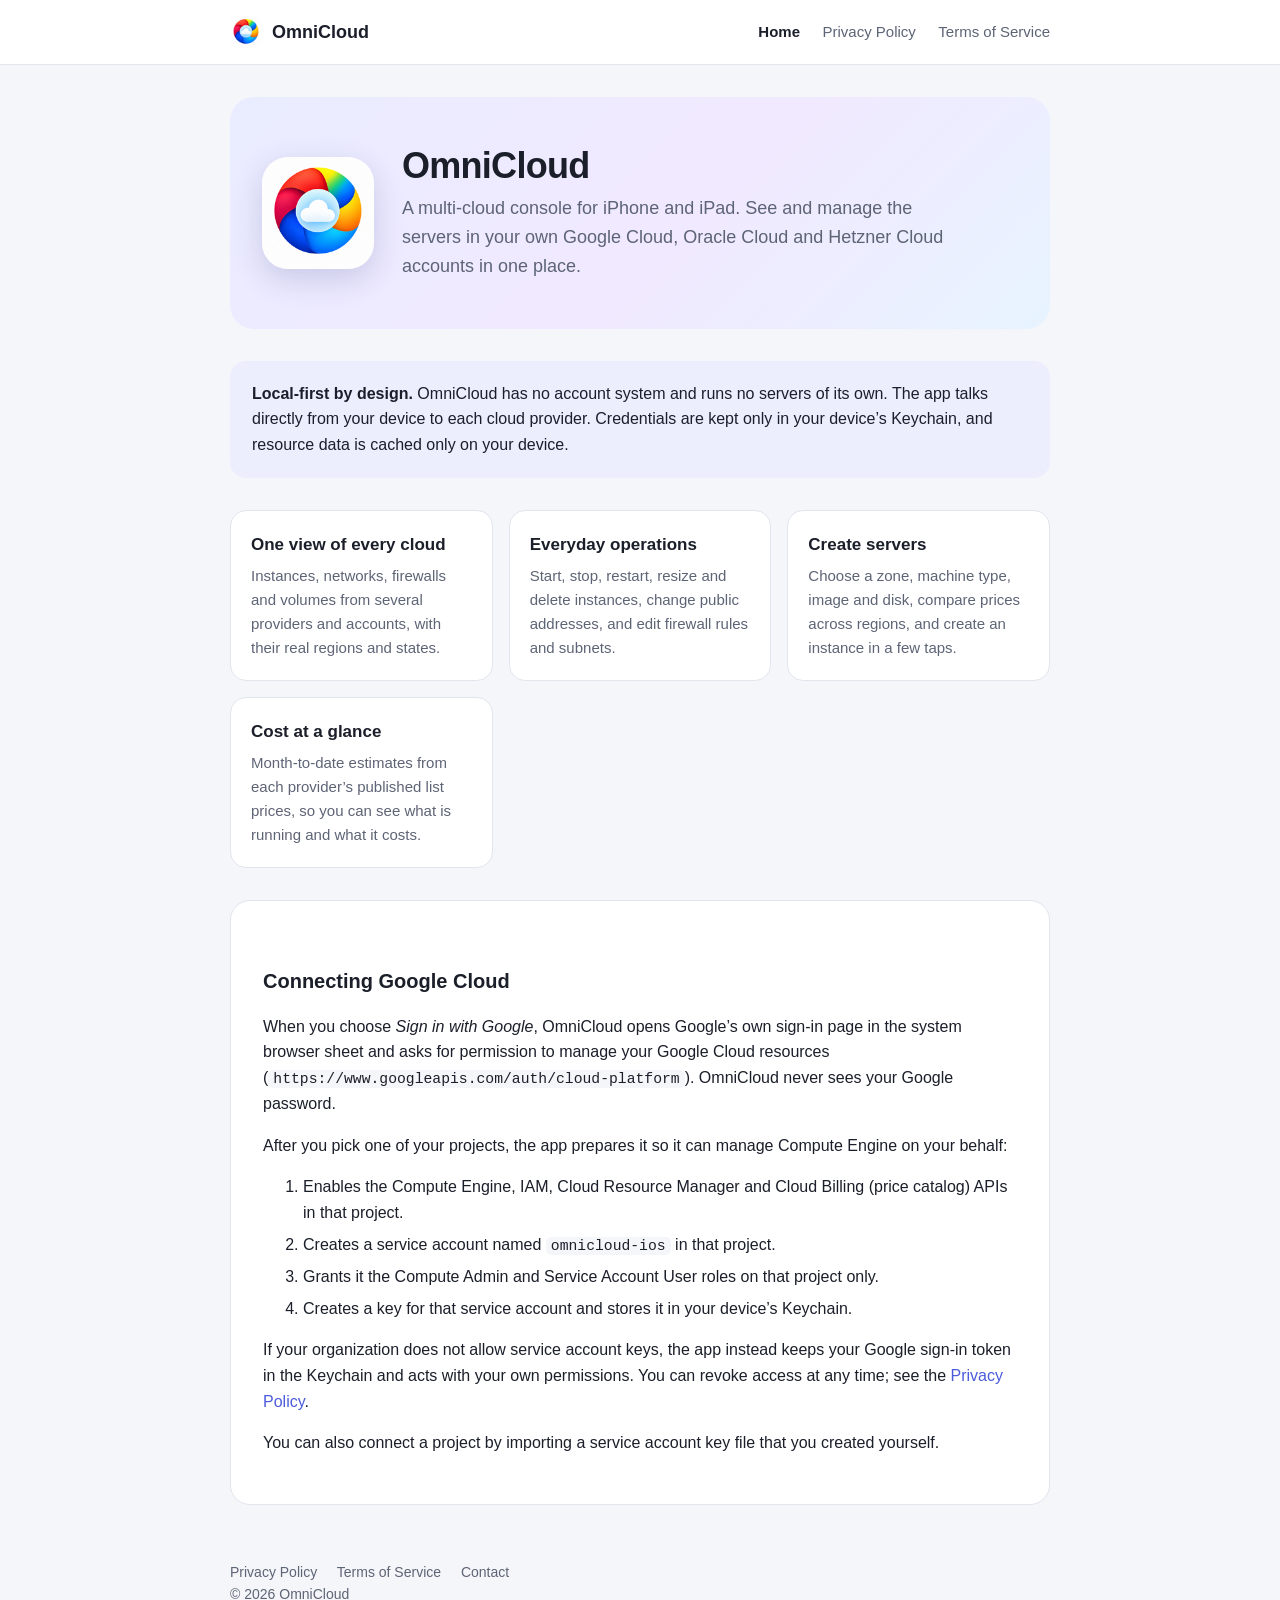
==== index.html @ 062dda42 "OmniCloud website: home, privacy policy and terms of service" ====
<!doctype html>
<html lang="en">
<head>
  <meta charset="utf-8">
  <meta name="viewport" content="width=device-width, initial-scale=1">
  <title>OmniCloud — Multi-cloud console for iPhone and iPad</title>
  <meta name="description" content="OmniCloud is an iPhone and iPad app for managing your own Google Cloud, Oracle Cloud and Hetzner Cloud servers. Your credentials and data stay on your device.">
  <link rel="icon" type="image/png" href="assets/favicon.png">
  <link rel="apple-touch-icon" href="assets/icon.png">
  <link rel="stylesheet" href="assets/style.css">
</head>
<body>
  <header class="site">
    <div class="wrap">
      <a class="brand" href="./"><img src="assets/icon.png" alt="">OmniCloud</a>
      <nav>
        <a href="./" aria-current="page">Home</a>
        <a href="privacy.html">Privacy Policy</a>
        <a href="terms.html">Terms of Service</a>
      </nav>
    </div>
  </header>

  <main class="wrap">
    <section class="hero">
      <img src="assets/icon.png" alt="OmniCloud app icon">
      <div>
        <h1>OmniCloud</h1>
        <p>A multi-cloud console for iPhone and iPad. See and manage the servers in your own Google Cloud, Oracle Cloud and Hetzner Cloud accounts in one place.</p>
      </div>
    </section>

    <div class="notice">
      <strong>Local-first by design.</strong> OmniCloud has no account system and runs no servers of its own.
      The app talks directly from your device to each cloud provider. Credentials are kept only in your
      device’s Keychain, and resource data is cached only on your device.
    </div>

    <div class="grid">
      <div class="card">
        <h3>One view of every cloud</h3>
        <p>Instances, networks, firewalls and volumes from several providers and accounts, with their real regions and states.</p>
      </div>
      <div class="card">
        <h3>Everyday operations</h3>
        <p>Start, stop, restart, resize and delete instances, change public addresses, and edit firewall rules and subnets.</p>
      </div>
      <div class="card">
        <h3>Create servers</h3>
        <p>Choose a zone, machine type, image and disk, compare prices across regions, and create an instance in a few taps.</p>
      </div>
      <div class="card">
        <h3>Cost at a glance</h3>
        <p>Month-to-date estimates from each provider’s published list prices, so you can see what is running and what it costs.</p>
      </div>
    </div>

    <article>
      <h2>Connecting Google Cloud</h2>
      <p>When you choose <em>Sign in with Google</em>, OmniCloud opens Google’s own sign-in page in the system browser
        sheet and asks for permission to manage your Google Cloud resources
        (<code>https://www.googleapis.com/auth/cloud-platform</code>). OmniCloud never sees your Google password.</p>
      <p>After you pick one of your projects, the app prepares it so it can manage Compute Engine on your behalf:</p>
      <ol>
        <li>Enables the Compute Engine, IAM, Cloud Resource Manager and Cloud Billing (price catalog) APIs in that project.</li>
        <li>Creates a service account named <code>omnicloud-ios</code> in that project.</li>
        <li>Grants it the Compute Admin and Service Account User roles on that project only.</li>
        <li>Creates a key for that service account and stores it in your device’s Keychain.</li>
      </ol>
      <p>If your organization does not allow service account keys, the app instead keeps your Google sign-in token in the
        Keychain and acts with your own permissions. You can revoke access at any time; see the
        <a href="privacy.html#revoke">Privacy Policy</a>.</p>
      <p>You can also connect a project by importing a service account key file that you created yourself.</p>
    </article>
  </main>

  <footer class="site">
    <div class="wrap">
      <a href="privacy.html">Privacy Policy</a>
      <a href="terms.html">Terms of Service</a>
      <a href="mailto:lovele.cn@gmail.com">Contact</a>
      <div>© 2026 OmniCloud</div>
    </div>
  </footer>
</body>
</html>
---- assets/style.css ----
:root {
  --canvas: #f5f6fa;
  --surface: #ffffff;
  --ink: #1b1f2a;
  --muted: #5d6475;
  --line: #e2e5ee;
  --accent: #4b5bdc;
  --accent-soft: #eceefd;
  --success: #1f8a5b;
  --hero: linear-gradient(135deg, #e9ecff 0%, #f1e9ff 55%, #e7f3ff 100%);
  color-scheme: light;
}

@media (prefers-color-scheme: dark) {
  :root {
    --canvas: #11131a;
    --surface: #1a1d27;
    --ink: #eef0f6;
    --muted: #a3a9b8;
    --line: #2b2f3c;
    --accent: #8e9bff;
    --accent-soft: #23284a;
    --success: #4cc38a;
    --hero: linear-gradient(135deg, #1d2140 0%, #261d3d 55%, #172437 100%);
    color-scheme: dark;
  }
}

* { box-sizing: border-box; }

body {
  margin: 0;
  background: var(--canvas);
  color: var(--ink);
  font: 16px/1.6 -apple-system, BlinkMacSystemFont, "Segoe UI", Roboto, "Helvetica Neue", Arial, sans-serif;
  -webkit-font-smoothing: antialiased;
}

a { color: var(--accent); text-decoration: none; }
a:hover { text-decoration: underline; }

.wrap { max-width: 860px; margin: 0 auto; padding: 0 20px; }

header.site {
  border-bottom: 1px solid var(--line);
  background: var(--surface);
}
header.site .wrap {
  display: flex; align-items: center; justify-content: space-between;
  min-height: 64px; gap: 16px; flex-wrap: wrap;
}
.brand { display: flex; align-items: center; gap: 10px; color: var(--ink); font-weight: 650; font-size: 18px; }
.brand:hover { text-decoration: none; }
.brand img { width: 32px; height: 32px; border-radius: 8px; }
nav a { margin-left: 18px; color: var(--muted); font-size: 15px; }
nav a:first-child { margin-left: 0; }
nav a[aria-current="page"] { color: var(--ink); font-weight: 600; }

.hero {
  background: var(--hero);
  border-radius: 24px;
  margin: 32px 0;
  padding: 48px 32px;
  display: flex; gap: 28px; align-items: center; flex-wrap: wrap;
}
.hero img { width: 112px; height: 112px; border-radius: 26px; box-shadow: 0 10px 30px rgba(40, 50, 120, 0.18); }
.hero h1 { margin: 0 0 8px; font-size: 36px; line-height: 1.15; letter-spacing: -0.02em; }
.hero p { margin: 0; color: var(--muted); font-size: 18px; max-width: 560px; }

.grid { display: grid; grid-template-columns: repeat(auto-fit, minmax(240px, 1fr)); gap: 16px; margin: 0 0 32px; }
.card {
  background: var(--surface);
  border: 1px solid var(--line);
  border-radius: 16px;
  padding: 20px;
}
.card h3 { margin: 0 0 6px; font-size: 17px; }
.card p { margin: 0; color: var(--muted); font-size: 15px; }

.notice {
  background: var(--accent-soft);
  border-radius: 16px;
  padding: 20px 22px;
  margin: 0 0 32px;
}
.notice strong { color: var(--ink); }

article { background: var(--surface); border: 1px solid var(--line); border-radius: 20px; padding: 32px; margin: 32px 0; }
article h1 { margin-top: 0; font-size: 30px; letter-spacing: -0.01em; }
article h2 { font-size: 20px; margin-top: 32px; }
article .meta { color: var(--muted); margin-top: -8px; }
article li { margin: 6px 0; }
table { border-collapse: collapse; width: 100%; margin: 12px 0; font-size: 15px; }
th, td { border: 1px solid var(--line); padding: 8px 10px; text-align: left; vertical-align: top; }
th { background: var(--canvas); }
code { font-family: ui-monospace, SFMono-Regular, Menlo, monospace; font-size: 0.92em; background: var(--canvas); padding: 1px 5px; border-radius: 5px; }

footer.site { color: var(--muted); font-size: 14px; padding: 24px 0 48px; }
footer.site a { color: var(--muted); margin-right: 16px; }

@media (max-width: 600px) {
  .hero { padding: 32px 22px; }
  .hero h1 { font-size: 28px; }
  article { padding: 22px; }
}
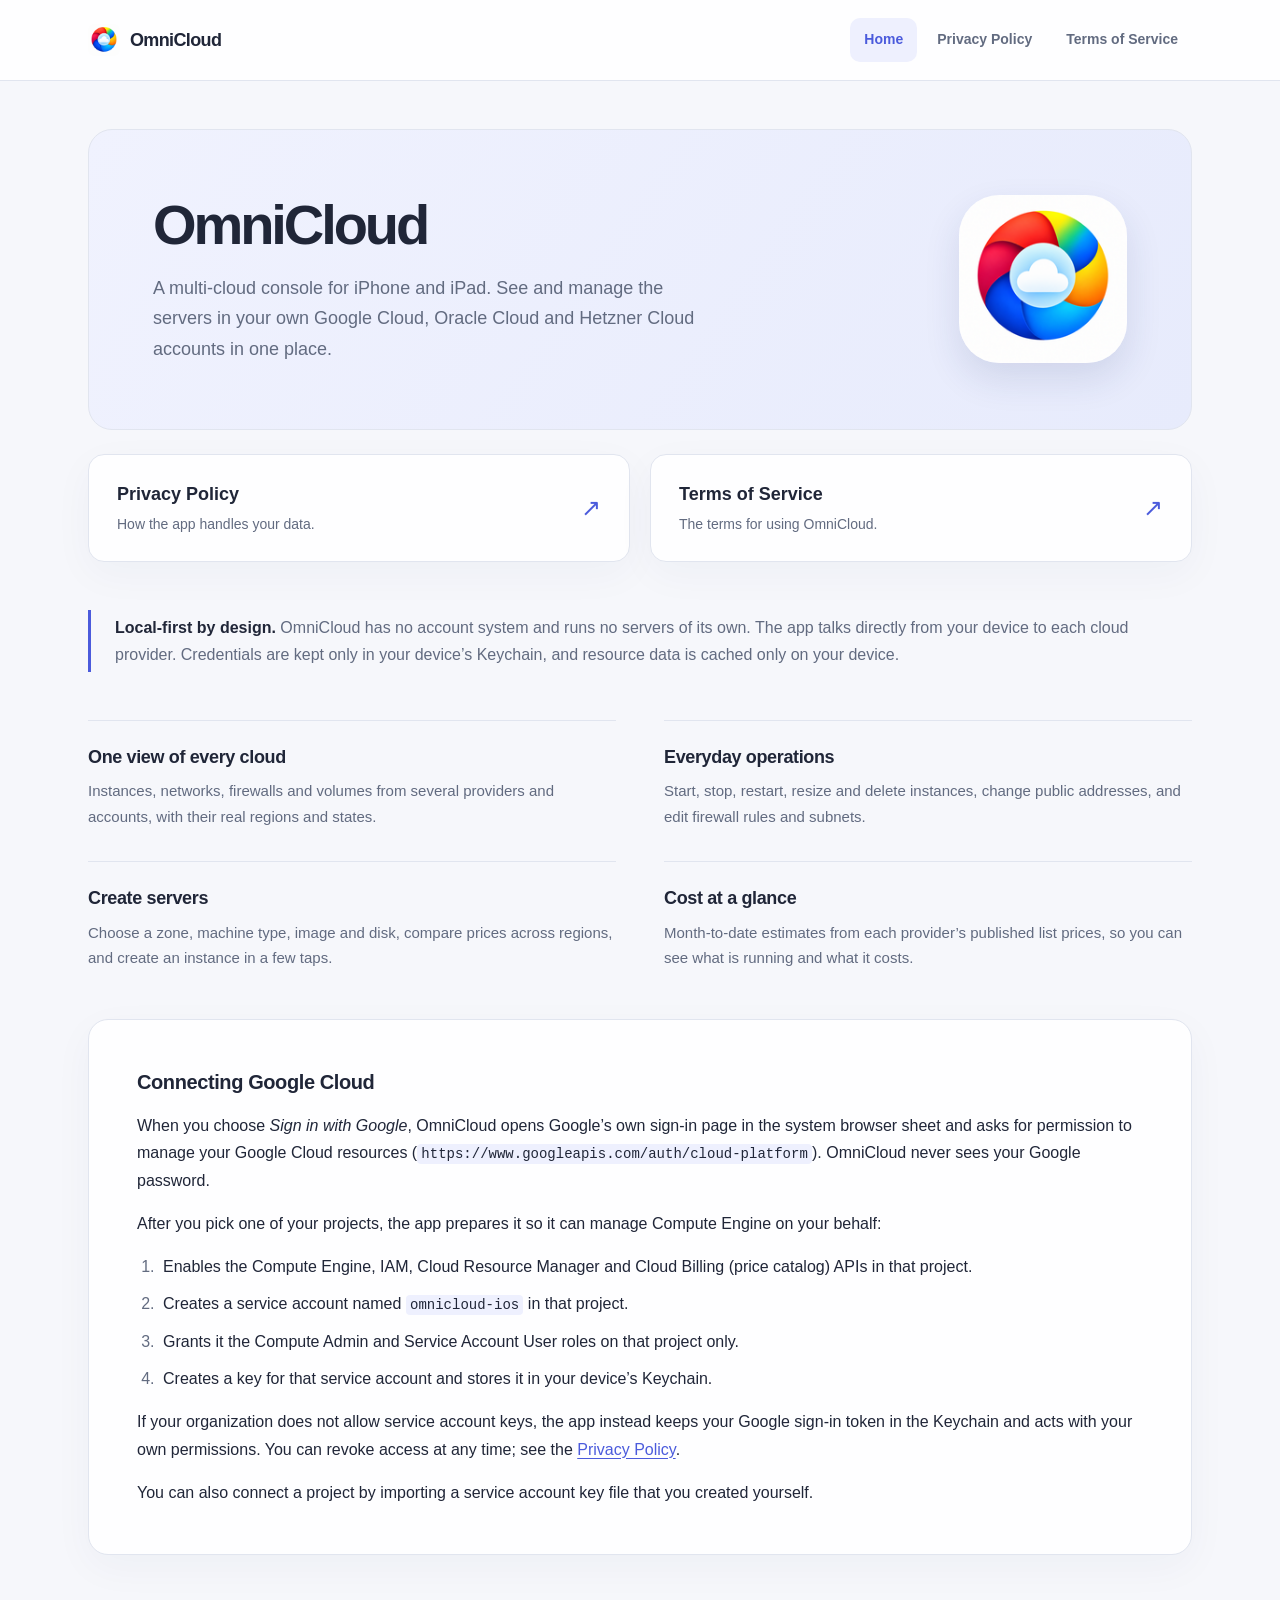
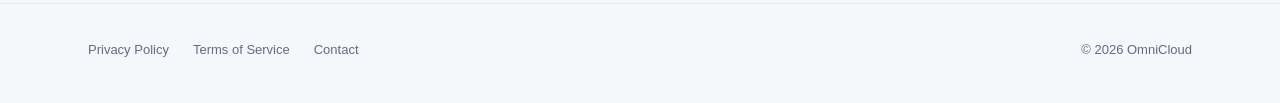
==== commit ee34dd1f: "Redesign responsive website and legal document navigation" ====
--- a/index.html
+++ b/index.html
@@ -2,18 +2,19 @@
 <html lang="en">
 <head>
   <meta charset="utf-8">
-  <meta name="viewport" content="width=device-width, initial-scale=1">
-  <title>OmniCloud — Multi-cloud console for iPhone and iPad</title>
+  <meta name="viewport" content="width=device-width, initial-scale=1, viewport-fit=cover">
+  <title>OmniCloud | Multi-cloud console for iPhone and iPad</title>
   <meta name="description" content="OmniCloud is an iPhone and iPad app for managing your own Google Cloud, Oracle Cloud and Hetzner Cloud servers. Your credentials and data stay on your device.">
   <link rel="icon" type="image/png" href="assets/favicon.png">
   <link rel="apple-touch-icon" href="assets/icon.png">
   <link rel="stylesheet" href="assets/style.css">
 </head>
 <body>
+  <a class="skip-link" href="#main-content">Skip to content</a>
   <header class="site">
     <div class="wrap">
-      <a class="brand" href="./"><img src="assets/icon.png" alt="">OmniCloud</a>
-      <nav>
+      <a class="brand" href="./"><img src="assets/icon.png" alt="" width="32" height="32">OmniCloud</a>
+      <nav aria-label="Main navigation">
         <a href="./" aria-current="page">Home</a>
         <a href="privacy.html">Privacy Policy</a>
         <a href="terms.html">Terms of Service</a>
@@ -21,14 +22,25 @@
     </div>
   </header>
 
-  <main class="wrap">
-    <section class="hero">
-      <img src="assets/icon.png" alt="OmniCloud app icon">
-      <div>
-        <h1>OmniCloud</h1>
+  <main class="wrap" id="main-content" tabindex="-1">
+    <section class="hero" aria-labelledby="page-title">
+      <img src="assets/icon.png" alt="" width="168" height="168">
+      <div class="hero-copy">
+        <h1 id="page-title">OmniCloud</h1>
         <p>A multi-cloud console for iPhone and iPad. See and manage the servers in your own Google Cloud, Oracle Cloud and Hetzner Cloud accounts in one place.</p>
       </div>
     </section>
+
+    <nav class="legal-links" aria-label="Legal information">
+      <a class="legal-link" href="privacy.html">
+        <span><strong>Privacy Policy</strong><small>How the app handles your data.</small></span>
+        <span class="link-arrow" aria-hidden="true">↗</span>
+      </a>
+      <a class="legal-link" href="terms.html">
+        <span><strong>Terms of Service</strong><small>The terms for using OmniCloud.</small></span>
+        <span class="link-arrow" aria-hidden="true">↗</span>
+      </a>
+    </nav>
 
     <div class="notice">
       <strong>Local-first by design.</strong> OmniCloud has no account system and runs no servers of its own.
@@ -38,24 +50,24 @@
 
     <div class="grid">
       <div class="card">
-        <h3>One view of every cloud</h3>
+        <h2>One view of every cloud</h2>
         <p>Instances, networks, firewalls and volumes from several providers and accounts, with their real regions and states.</p>
       </div>
       <div class="card">
-        <h3>Everyday operations</h3>
+        <h2>Everyday operations</h2>
         <p>Start, stop, restart, resize and delete instances, change public addresses, and edit firewall rules and subnets.</p>
       </div>
       <div class="card">
-        <h3>Create servers</h3>
+        <h2>Create servers</h2>
         <p>Choose a zone, machine type, image and disk, compare prices across regions, and create an instance in a few taps.</p>
       </div>
       <div class="card">
-        <h3>Cost at a glance</h3>
+        <h2>Cost at a glance</h2>
         <p>Month-to-date estimates from each provider’s published list prices, so you can see what is running and what it costs.</p>
       </div>
     </div>
 
-    <article>
+    <article class="home-document">
       <h2>Connecting Google Cloud</h2>
       <p>When you choose <em>Sign in with Google</em>, OmniCloud opens Google’s own sign-in page in the system browser
         sheet and asks for permission to manage your Google Cloud resources
@@ -76,10 +88,12 @@
 
   <footer class="site">
     <div class="wrap">
-      <a href="privacy.html">Privacy Policy</a>
-      <a href="terms.html">Terms of Service</a>
-      <a href="mailto:lovele.cn@gmail.com">Contact</a>
-      <div>© 2026 OmniCloud</div>
+      <div class="footer-links">
+        <a href="privacy.html">Privacy Policy</a>
+        <a href="terms.html">Terms of Service</a>
+        <a href="mailto:lovele.cn@gmail.com">Contact</a>
+      </div>
+      <p class="copyright">© 2026 OmniCloud</p>
     </div>
   </footer>
 </body>
--- a/assets/style.css
+++ b/assets/style.css
@@ -1,105 +1,190 @@
+/* Shared palette and spacing for the public site and in-app legal pages. */
 :root {
-  --canvas: #f5f6fa;
-  --surface: #ffffff;
-  --ink: #1b1f2a;
-  --muted: #5d6475;
-  --line: #e2e5ee;
+  color-scheme: light;
+  --canvas: #f6f7fb;
+  --surface: #fefeff;
+  --ink: #202638;
+  --muted: #626b80;
+  --line: #e1e5ef;
   --accent: #4b5bdc;
-  --accent-soft: #eceefd;
-  --success: #1f8a5b;
-  --hero: linear-gradient(135deg, #e9ecff 0%, #f1e9ff 55%, #e7f3ff 100%);
-  color-scheme: light;
+  --accent-soft: #eef0fe;
+  --hero: linear-gradient(125deg, #f0f2fe, #e7ebfc);
+  --shadow: 0 12px 40px rgb(35 49 104 / 4%);
+  --page-gutter: clamp(1rem, 4vw, 3rem);
+  /* Layers: skip link 2, document sidebar 1; other content stays in flow. */
+  font-family: -apple-system, BlinkMacSystemFont, "Segoe UI", Roboto, "Helvetica Neue", Arial, sans-serif;
 }
-
 @media (prefers-color-scheme: dark) {
   :root {
-    --canvas: #11131a;
-    --surface: #1a1d27;
-    --ink: #eef0f6;
-    --muted: #a3a9b8;
-    --line: #2b2f3c;
-    --accent: #8e9bff;
-    --accent-soft: #23284a;
-    --success: #4cc38a;
-    --hero: linear-gradient(135deg, #1d2140 0%, #261d3d 55%, #172437 100%);
     color-scheme: dark;
+    --canvas: #11151f;
+    --surface: #191f2c;
+    --ink: #edf0fa;
+    --muted: #acb5ca;
+    --line: #30394d;
+    --accent: #a4b0ff;
+    --accent-soft: #252e50;
+    --hero: linear-gradient(125deg, #202a45, #242e50);
+    --shadow: none;
   }
 }
-
 * { box-sizing: border-box; }
-
+html { scroll-padding-top: 1.5rem; }
 body {
   margin: 0;
   background: var(--canvas);
   color: var(--ink);
-  font: 16px/1.6 -apple-system, BlinkMacSystemFont, "Segoe UI", Roboto, "Helvetica Neue", Arial, sans-serif;
+  font-size: 1rem;
+  line-height: 1.7;
   -webkit-font-smoothing: antialiased;
+  overflow-wrap: anywhere;
 }
-
-a { color: var(--accent); text-decoration: none; }
-a:hover { text-decoration: underline; }
-
-.wrap { max-width: 860px; margin: 0 auto; padding: 0 20px; }
-
-header.site {
-  border-bottom: 1px solid var(--line);
-  background: var(--surface);
+img { max-width: 100%; height: auto; }
+a { color: var(--accent); text-underline-offset: .2em; }
+a:hover { text-decoration-thickness: 2px; }
+a, summary { -webkit-tap-highlight-color: transparent; }
+:focus-visible { outline: 3px solid var(--accent); outline-offset: 4px; border-radius: 4px; }
+main:focus { outline: none; }
+::selection { background: var(--accent-soft); color: var(--ink); }
+.wrap {
+  width: 100%;
+  max-width: 1200px;
+  margin-inline: auto;
+  padding-left: max(var(--page-gutter), env(safe-area-inset-left));
+  padding-right: max(var(--page-gutter), env(safe-area-inset-right));
 }
+.sr-only { position: absolute; width: 1px; height: 1px; padding: 0; margin: -1px; overflow: hidden; clip-path: inset(50%); white-space: nowrap; border: 0; }
+.skip-link { position: fixed; left: 1rem; top: 1rem; z-index: 2; padding: .75rem 1rem; background: var(--surface); border: 1px solid var(--accent); border-radius: 8px; transform: translateY(-200%); }
+.skip-link:focus { transform: none; }
+header.site { background: var(--surface); border-bottom: 1px solid var(--line); }
 header.site .wrap {
-  display: flex; align-items: center; justify-content: space-between;
-  min-height: 64px; gap: 16px; flex-wrap: wrap;
+  display: flex;
+  align-items: center;
+  justify-content: space-between;
+  min-height: 80px;
+  gap: 1.5rem;
+  padding-top: max(.75rem, env(safe-area-inset-top));
+  padding-bottom: .75rem;
 }
-.brand { display: flex; align-items: center; gap: 10px; color: var(--ink); font-weight: 650; font-size: 18px; }
-.brand:hover { text-decoration: none; }
+.brand { display: inline-flex; align-items: center; flex-shrink: 0; gap: .625rem; color: var(--ink); font-size: 1.125rem; font-weight: 700; letter-spacing: -.035em; text-decoration: none; min-height: 44px; }
 .brand img { width: 32px; height: 32px; border-radius: 8px; }
-nav a { margin-left: 18px; color: var(--muted); font-size: 15px; }
-nav a:first-child { margin-left: 0; }
-nav a[aria-current="page"] { color: var(--ink); font-weight: 600; }
-
+header.site nav { display: flex; gap: .375rem; align-items: center; }
+header.site nav a { display: flex; align-items: center; justify-content: center; min-height: 44px; padding: .625rem .875rem; border-radius: 10px; color: var(--muted); font-size: .875rem; font-weight: 550; text-decoration: none; text-align: center; }
+header.site nav a[aria-current="page"] { color: var(--accent); background: var(--accent-soft); }
+header.site nav a:hover { color: var(--accent); background: var(--accent-soft); }
 .hero {
+  display: grid;
+  grid-template-columns: minmax(0, 1fr) auto;
+  align-items: center;
+  gap: clamp(2rem, 5vw, 5rem);
   background: var(--hero);
+  border: 1px solid var(--line);
   border-radius: 24px;
-  margin: 32px 0;
-  padding: 48px 32px;
-  display: flex; gap: 28px; align-items: center; flex-wrap: wrap;
+  padding: clamp(1.5rem, 5vw, 4rem);
+  margin-block: 3rem 1.5rem;
 }
-.hero img { width: 112px; height: 112px; border-radius: 26px; box-shadow: 0 10px 30px rgba(40, 50, 120, 0.18); }
-.hero h1 { margin: 0 0 8px; font-size: 36px; line-height: 1.15; letter-spacing: -0.02em; }
-.hero p { margin: 0; color: var(--muted); font-size: 18px; max-width: 560px; }
-
-.grid { display: grid; grid-template-columns: repeat(auto-fit, minmax(240px, 1fr)); gap: 16px; margin: 0 0 32px; }
-.card {
-  background: var(--surface);
-  border: 1px solid var(--line);
-  border-radius: 16px;
-  padding: 20px;
+.hero img { grid-column: 2; grid-row: 1; width: clamp(100px, 14vw, 168px); aspect-ratio: 1; border-radius: 24%; box-shadow: 0 16px 36px rgb(35 49 104 / 12%); }
+.hero-copy { grid-column: 1; grid-row: 1; }
+.hero h1 { margin: 0 0 1rem; font-size: clamp(2.25rem, 5vw, 3.5rem); line-height: 1.12; letter-spacing: -.055em; }
+.hero p { margin: 0; color: var(--muted); font-size: clamp(1rem, 1.5vw, 1.125rem); max-width: 57ch; }
+.legal-links { display: grid; grid-template-columns: repeat(2, minmax(0, 1fr)); gap: 1.25rem; margin-block: 0 3rem; }
+.legal-link { display: grid; grid-template-columns: minmax(0, 1fr) auto; align-items: center; gap: 1rem; padding: 1.5rem 1.75rem; border-radius: 16px; border: 1px solid var(--line); background: var(--surface); box-shadow: var(--shadow); text-decoration: none; }
+.legal-link strong { display: block; color: var(--ink); font-size: 1.125rem; font-weight: 650; }
+.legal-link small { display: block; color: var(--muted); font-size: .875rem; margin-top: .25rem; }
+.link-arrow { color: var(--accent); font-size: 1.5rem; line-height: 1; }
+.legal-link:hover { border-color: var(--accent); background: var(--accent-soft); }
+.notice { padding: .25rem 0 .25rem 1.5rem; border-left: 3px solid var(--accent); margin-block: 0 3rem; color: var(--muted); }
+.notice strong { color: var(--ink); }
+.grid { display: grid; grid-template-columns: repeat(2, minmax(0, 1fr)); column-gap: 3rem; row-gap: 2rem; margin-block: 0 3rem; }
+.card { border-top: 1px solid var(--line); padding-top: 1.5rem; }
+.card h2 { margin: 0 0 .5rem; font-size: 1.125rem; line-height: 1.4; letter-spacing: -.02em; }
+.card p { margin: 0; color: var(--muted); font-size: .9375rem; }
+article { min-width: 0; padding: clamp(1.25rem, 4vw, 3rem); background: var(--surface); border: 1px solid var(--line); border-radius: 20px; box-shadow: var(--shadow); }
+.home-document { margin-bottom: 3rem; }
+article h1 { margin: 0; font-size: clamp(2rem, 3.5vw, 2.75rem); letter-spacing: -.045em; line-height: 1.18; }
+article h2 { margin: 2.75rem 0 1rem; font-size: 1.25rem; line-height: 1.4; letter-spacing: -.02em; }
+article > h2:first-child { margin-top: 0; }
+article p { margin-block: 1rem; }
+article > :last-child { margin-bottom: 0; }
+article ul, article ol { padding-left: 1.375rem; }
+article li { padding-left: .25rem; margin-block: .625rem; }
+article li::marker { color: var(--muted); }
+article li > ul { margin-block: .75rem; }
+article [id] { scroll-margin-top: 1.5rem; }
+.document-header { padding-bottom: 1.75rem; margin-bottom: 1.75rem; border-bottom: 1px solid var(--line); }
+.document-header .meta { color: var(--muted); font-size: .875rem; margin: 1rem 0 0; }
+.legal-layout { display: grid; grid-template-columns: 220px minmax(0, 1fr); gap: 2.5rem; align-items: start; margin-block: 3rem 4rem; }
+.legal-sidebar { position: sticky; top: 1.5rem; min-width: 0; max-height: calc(100dvh - 3rem); overflow-y: auto; z-index: 1; }
+.toc { padding: .5rem 0; }
+.toc summary { cursor: pointer; color: var(--ink); font-size: .875rem; font-weight: 650; min-height: 44px; padding: .625rem .5rem; }
+.toc summary::marker { color: var(--muted); font-size: .75rem; }
+.toc nav { margin-top: .5rem; padding-left: .25rem; border-left: 1px solid var(--line); }
+.toc a { display: block; padding: .625rem .875rem; min-height: 44px; font-size: .8125rem; line-height: 1.5; color: var(--muted); text-decoration: none; border-radius: 8px; }
+.toc a:hover { background: var(--accent-soft); color: var(--accent); }
+.toc a[aria-current="location"] { background: var(--accent-soft); color: var(--accent); font-weight: 600; }
+.table-scroll { width: 100%; overflow-x: auto; border: 1px solid var(--line); border-radius: 12px; margin-block: 1.5rem; }
+table { border-collapse: collapse; width: 100%; min-width: 560px; font-size: .875rem; line-height: 1.65; }
+th, td { padding: 1rem; text-align: left; vertical-align: top; }
+th { background: var(--canvas); font-weight: 600; }
+th:first-child { width: 42%; }
+th:nth-child(2) { width: 26%; }
+td { border-top: 1px solid var(--line); }
+code { font-family: ui-monospace, SFMono-Regular, Menlo, monospace; font-size: .875em; background: var(--accent-soft); color: var(--ink); padding: .125em .3em; border-radius: 4px; overflow-wrap: anywhere; box-decoration-break: clone; -webkit-box-decoration-break: clone; }
+.table-hint { display: none; color: var(--muted); font-size: .8125rem; }
+footer.site { border-top: 1px solid var(--line); padding-top: 1.5rem; padding-bottom: max(2rem, env(safe-area-inset-bottom)); font-size: .8125rem; color: var(--muted); }
+footer.site .wrap { display: flex; align-items: center; justify-content: space-between; flex-wrap: wrap; gap: .5rem 2rem; }
+.footer-links { display: flex; align-items: center; flex-wrap: wrap; gap: .25rem 1.5rem; }
+.footer-links a { display: inline-flex; align-items: center; min-height: 44px; color: var(--muted); text-decoration: none; }
+.footer-links a:hover { color: var(--accent); text-decoration: underline; }
+.copyright { margin: 0; }
+@media (max-width: 1023px) {
+  .legal-layout { max-width: 880px; grid-template-columns: minmax(0, 1fr); gap: 1.25rem; margin-block: 2rem 3rem; }
+  .legal-sidebar { position: static; max-height: none; overflow: visible; }
+  .toc { background: var(--surface); border: 1px solid var(--line); border-radius: 12px; padding: .25rem 1rem; }
+  .toc summary { padding-inline: 0; }
+  .toc nav { margin: 0 0 .75rem; border: 0; padding: 0; }
+  .toc a { padding-inline: .5rem; }
 }
-.card h3 { margin: 0 0 6px; font-size: 17px; }
-.card p { margin: 0; color: var(--muted); font-size: 15px; }
-
-.notice {
-  background: var(--accent-soft);
-  border-radius: 16px;
-  padding: 20px 22px;
-  margin: 0 0 32px;
+@media (max-width: 767px) {
+  .table-hint { display: block; }
+  header.site .wrap { flex-direction: column; align-items: flex-start; gap: .5rem; padding-block: .75rem; }
+  header.site nav { width: 100%; display: grid; grid-template-columns: auto 1fr 1fr; gap: .25rem; }
+  header.site nav a { padding-inline: .5rem; font-size: .8125rem; }
+  .hero { margin-top: 1.5rem; gap: 1.5rem; }
+  .hero img { width: 88px; }
+  .legal-links { gap: 1rem; }
+  .legal-link { padding: 1.25rem; }
+  .grid { column-gap: 2rem; }
 }
-.notice strong { color: var(--ink); }
-
-article { background: var(--surface); border: 1px solid var(--line); border-radius: 20px; padding: 32px; margin: 32px 0; }
-article h1 { margin-top: 0; font-size: 30px; letter-spacing: -0.01em; }
-article h2 { font-size: 20px; margin-top: 32px; }
-article .meta { color: var(--muted); margin-top: -8px; }
-article li { margin: 6px 0; }
-table { border-collapse: collapse; width: 100%; margin: 12px 0; font-size: 15px; }
-th, td { border: 1px solid var(--line); padding: 8px 10px; text-align: left; vertical-align: top; }
-th { background: var(--canvas); }
-code { font-family: ui-monospace, SFMono-Regular, Menlo, monospace; font-size: 0.92em; background: var(--canvas); padding: 1px 5px; border-radius: 5px; }
-
-footer.site { color: var(--muted); font-size: 14px; padding: 24px 0 48px; }
-footer.site a { color: var(--muted); margin-right: 16px; }
-
-@media (max-width: 600px) {
-  .hero { padding: 32px 22px; }
-  .hero h1 { font-size: 28px; }
-  article { padding: 22px; }
+@media (max-width: 639px) {
+  .hero { grid-template-columns: minmax(0, 1fr); padding: 1.75rem 1.5rem; }
+  .hero img { grid-column: 1; grid-row: 1; width: 72px; border-radius: 18px; }
+  .hero-copy { grid-row: 2; }
+  .hero h1 { font-size: 2.25rem; }
+  .legal-links, .grid { grid-template-columns: minmax(0, 1fr); }
+  .legal-links, .grid, .notice { margin-bottom: 2rem; }
+  .legal-layout { margin-top: 1.25rem; gap: 1rem; }
+  article { border-radius: 16px; padding: 1.5rem 1.125rem; }
+  article h2 { margin-top: 2rem; font-size: 1.125rem; }
+  .document-header { margin-bottom: 1.5rem; padding-bottom: 1.5rem; }
+  .notice { padding-left: 1rem; }
+  footer.site .wrap { display: block; }
+  .footer-links { gap: 0 1rem; }
+  .copyright { margin-top: .5rem; }
 }
+@media (prefers-reduced-motion: no-preference) {
+  .legal-link, header.site nav a, .toc a { transition: background-color .16s ease, border-color .16s ease, color .16s ease; }
+}
+@media print {
+  :root { color-scheme: light; --canvas: white; --surface: white; --ink: black; --muted: #444; --line: #ccc; --accent: #222; --accent-soft: #f3f3f3; }
+  header.site, footer.site, .legal-sidebar, .skip-link, .table-hint { display: none; }
+  .wrap { max-width: none; padding: 0; }
+  .legal-layout { display: block; margin: 0; }
+  article { border: 0; box-shadow: none; padding: 0; }
+  article h2 { break-after: avoid; }
+  .table-scroll { overflow: visible; }
+  table { min-width: 0; }
+  tr { break-inside: avoid; }
+  a { color: inherit; }
+  .hero { background: none; }
+}
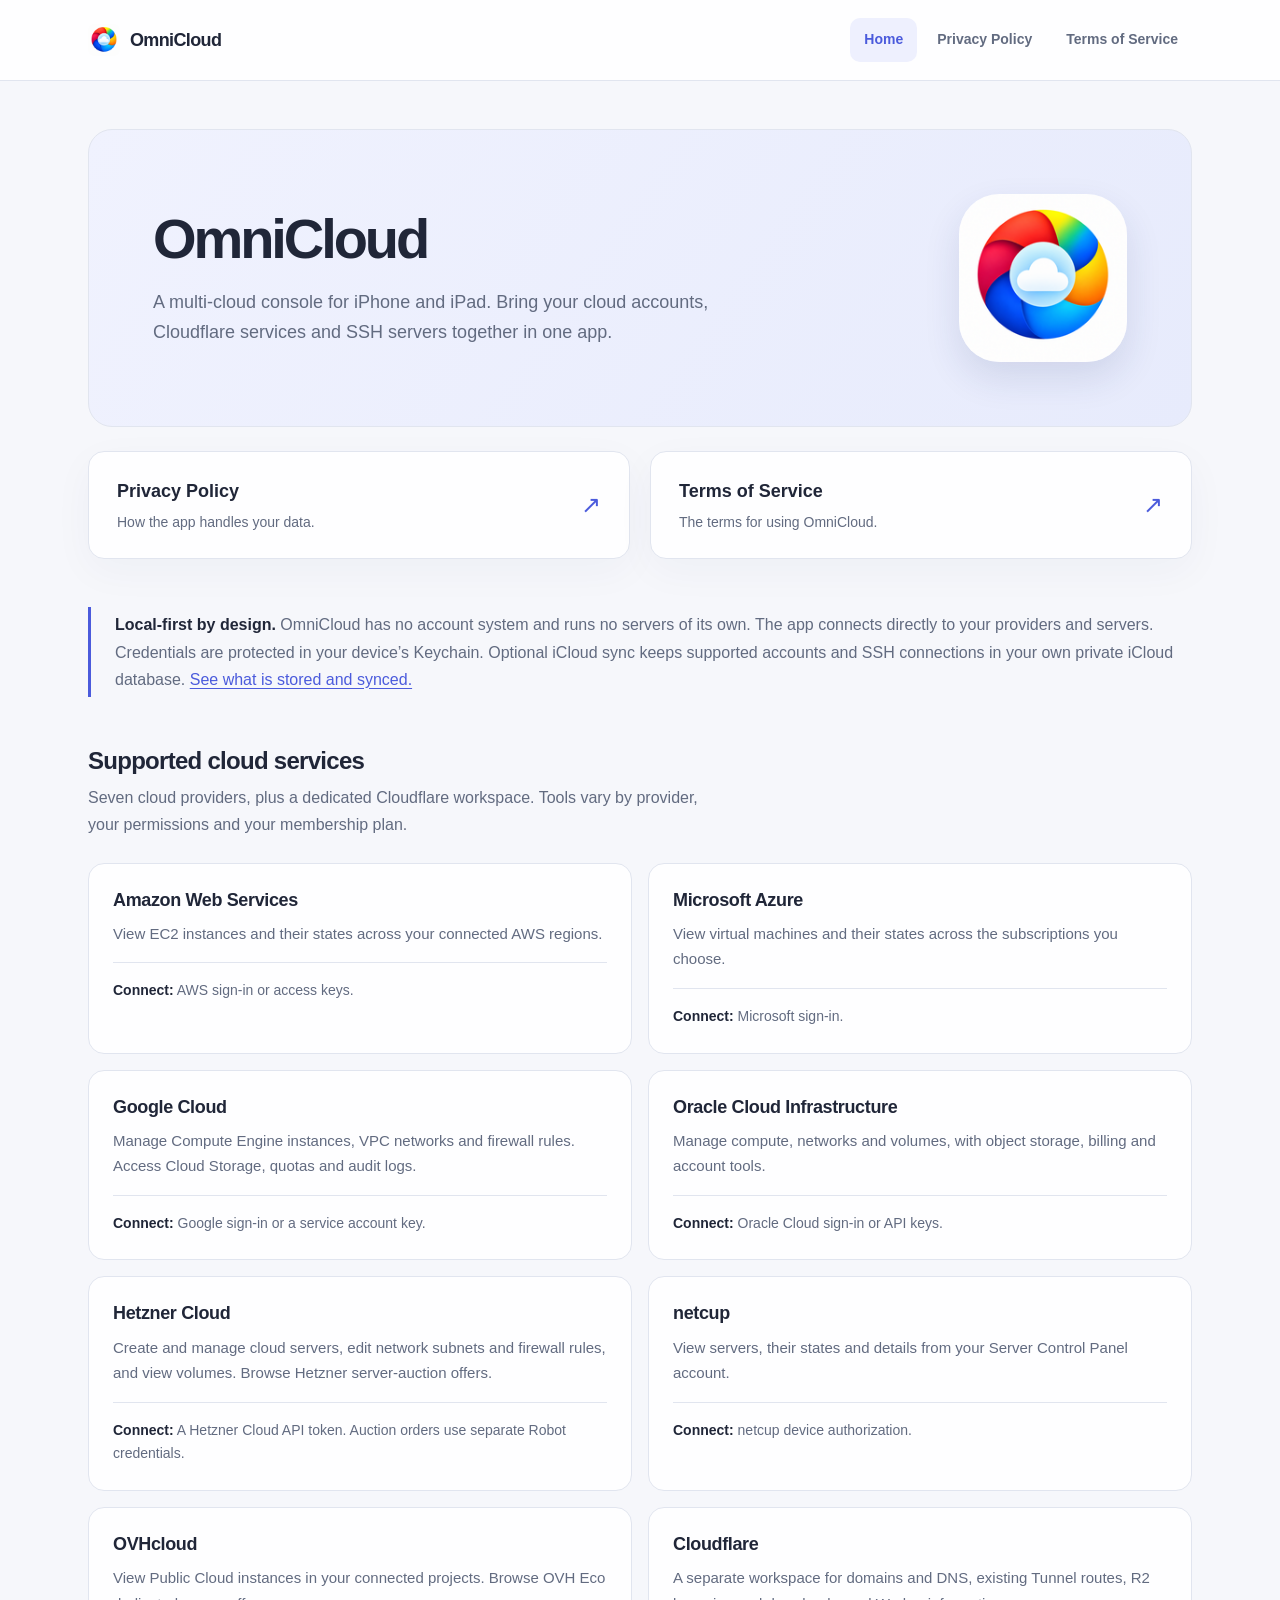
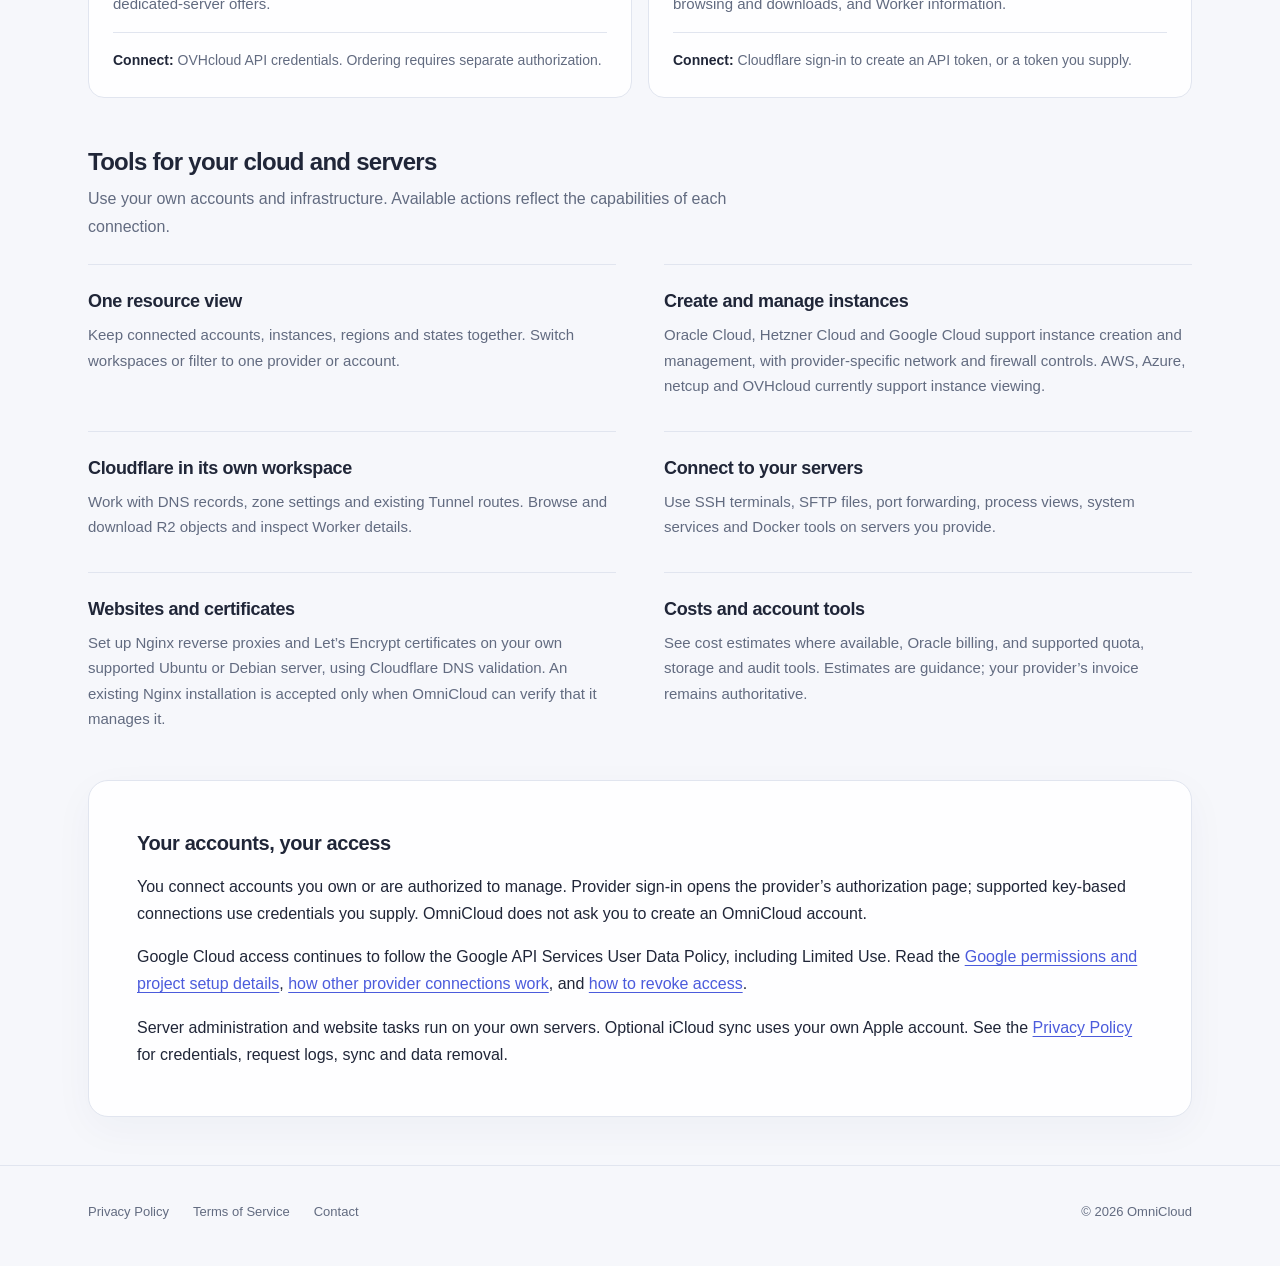
==== commit 172c3946: "feat: cover all supported cloud services on the public site List all seven cloud providers and the C" ====
--- a/index.html
+++ b/index.html
@@ -4,7 +4,7 @@
   <meta charset="utf-8">
   <meta name="viewport" content="width=device-width, initial-scale=1, viewport-fit=cover">
   <title>OmniCloud | Multi-cloud console for iPhone and iPad</title>
-  <meta name="description" content="OmniCloud is an iPhone and iPad app for managing your own Google Cloud, Oracle Cloud and Hetzner Cloud servers. Your credentials and data stay on your device.">
+  <meta name="description" content="AWS, Azure, Google Cloud, Oracle Cloud, Hetzner, netcup, OVHcloud and Cloudflare in one iPhone and iPad app. Connect your own accounts and SSH servers.">
   <link rel="icon" type="image/png" href="assets/favicon.png">
   <link rel="apple-touch-icon" href="assets/icon.png">
   <link rel="stylesheet" href="assets/style.css">
@@ -26,8 +26,8 @@
     <section class="hero" aria-labelledby="page-title">
       <img src="assets/icon.png" alt="" width="168" height="168">
       <div class="hero-copy">
-        <h1 id="page-title">OmniCloud</h1>
-        <p>A multi-cloud console for iPhone and iPad. See and manage the servers in your own Google Cloud, Oracle Cloud and Hetzner Cloud accounts in one place.</p>
+        <h1 id="page-title">Omni<wbr>Cloud</h1>
+        <p>A multi-cloud console for iPhone and iPad. Bring your cloud accounts, Cloudflare services and SSH servers together in one app.</p>
       </div>
     </section>
 
@@ -44,45 +44,104 @@
 
     <div class="notice">
       <strong>Local-first by design.</strong> OmniCloud has no account system and runs no servers of its own.
-      The app talks directly from your device to each cloud provider. Credentials are kept only in your
-      device’s Keychain, and resource data is cached only on your device.
+      The app connects directly to your providers and servers. Credentials are protected in your device’s Keychain.
+      Optional iCloud sync keeps supported accounts and SSH connections in your own private iCloud database.
+      <a href="privacy.html">See what is stored and synced.</a>
     </div>
 
-    <div class="grid">
-      <div class="card">
-        <h2>One view of every cloud</h2>
-        <p>Instances, networks, firewalls and volumes from several providers and accounts, with their real regions and states.</p>
+    <section class="home-section" id="providers" aria-labelledby="providers-title">
+      <div class="section-heading">
+        <h2 id="providers-title">Supported cloud services</h2>
+        <p>Seven cloud providers, plus a dedicated Cloudflare workspace. Tools vary by provider, your permissions and your membership plan.</p>
       </div>
-      <div class="card">
-        <h2>Everyday operations</h2>
-        <p>Start, stop, restart, resize and delete instances, change public addresses, and edit firewall rules and subnets.</p>
+      <ul class="provider-grid" role="list">
+        <li>
+          <h3>Amazon Web Services</h3>
+          <p>View EC2 instances and their states across your connected AWS regions.</p>
+          <p class="provider-connection"><strong>Connect:</strong> AWS sign-in or access keys.</p>
+        </li>
+        <li>
+          <h3>Microsoft Azure</h3>
+          <p>View virtual machines and their states across the subscriptions you choose.</p>
+          <p class="provider-connection"><strong>Connect:</strong> Microsoft sign-in.</p>
+        </li>
+        <li>
+          <h3>Google Cloud</h3>
+          <p>Manage Compute Engine instances, VPC networks and firewall rules. Access Cloud Storage, quotas and audit logs.</p>
+          <p class="provider-connection"><strong>Connect:</strong> Google sign-in or a service account key.</p>
+        </li>
+        <li>
+          <h3>Oracle Cloud Infrastructure</h3>
+          <p>Manage compute, networks and volumes, with object storage, billing and account tools.</p>
+          <p class="provider-connection"><strong>Connect:</strong> Oracle Cloud sign-in or API keys.</p>
+        </li>
+        <li>
+          <h3>Hetzner Cloud</h3>
+          <p>Create and manage cloud servers, edit network subnets and firewall rules, and view volumes. Browse Hetzner server-auction offers.</p>
+          <p class="provider-connection"><strong>Connect:</strong> A Hetzner Cloud API token. Auction orders use separate Robot credentials.</p>
+        </li>
+        <li>
+          <h3>netcup</h3>
+          <p>View servers, their states and details from your Server Control Panel account.</p>
+          <p class="provider-connection"><strong>Connect:</strong> netcup device authorization.</p>
+        </li>
+        <li>
+          <h3>OVHcloud</h3>
+          <p>View Public Cloud instances in your connected projects. Browse OVH Eco dedicated-server offers.</p>
+          <p class="provider-connection"><strong>Connect:</strong> OVHcloud API credentials. Ordering requires separate authorization.</p>
+        </li>
+        <li>
+          <h3>Cloudflare</h3>
+          <p>A separate workspace for domains and DNS, existing Tunnel routes, R2 browsing and downloads, and Worker information.</p>
+          <p class="provider-connection"><strong>Connect:</strong> Cloudflare sign-in to create an API token, or a token you supply.</p>
+        </li>
+      </ul>
+    </section>
+
+    <section class="home-section" aria-labelledby="tools-title">
+      <div class="section-heading">
+        <h2 id="tools-title">Tools for your cloud and servers</h2>
+        <p>Use your own accounts and infrastructure. Available actions reflect the capabilities of each connection.</p>
       </div>
-      <div class="card">
-        <h2>Create servers</h2>
-        <p>Choose a zone, machine type, image and disk, compare prices across regions, and create an instance in a few taps.</p>
+      <div class="grid">
+        <div class="card">
+          <h3>One resource view</h3>
+          <p>Keep connected accounts, instances, regions and states together. Switch workspaces or filter to one provider or account.</p>
+        </div>
+        <div class="card">
+          <h3>Create and manage instances</h3>
+          <p>Oracle Cloud, Hetzner Cloud and Google Cloud support instance creation and management, with provider-specific network and firewall controls. AWS, Azure, netcup and OVHcloud currently support instance viewing.</p>
+        </div>
+        <div class="card">
+          <h3>Cloudflare in its own workspace</h3>
+          <p>Work with DNS records, zone settings and existing Tunnel routes. Browse and download R2 objects and inspect Worker details.</p>
+        </div>
+        <div class="card">
+          <h3>Connect to your servers</h3>
+          <p>Use SSH terminals, SFTP files, port forwarding, process views, system services and Docker tools on servers you provide.</p>
+        </div>
+        <div class="card">
+          <h3>Websites and certificates</h3>
+          <p>Set up Nginx reverse proxies and Let’s Encrypt certificates on your own supported Ubuntu or Debian server, using Cloudflare DNS validation. An existing Nginx installation is accepted only when OmniCloud can verify that it manages it.</p>
+        </div>
+        <div class="card">
+          <h3>Costs and account tools</h3>
+          <p>See cost estimates where available, Oracle billing, and supported quota, storage and audit tools. Estimates are guidance; your provider’s invoice remains authoritative.</p>
+        </div>
       </div>
-      <div class="card">
-        <h2>Cost at a glance</h2>
-        <p>Month-to-date estimates from each provider’s published list prices, so you can see what is running and what it costs.</p>
-      </div>
-    </div>
+    </section>
 
     <article class="home-document">
-      <h2>Connecting Google Cloud</h2>
-      <p>When you choose <em>Sign in with Google</em>, OmniCloud opens Google’s own sign-in page in the system browser
-        sheet and asks for permission to manage your Google Cloud resources
-        (<code>https://www.googleapis.com/auth/cloud-platform</code>). OmniCloud never sees your Google password.</p>
-      <p>After you pick one of your projects, the app prepares it so it can manage Compute Engine on your behalf:</p>
-      <ol>
-        <li>Enables the Compute Engine, IAM, Cloud Resource Manager and Cloud Billing (price catalog) APIs in that project.</li>
-        <li>Creates a service account named <code>omnicloud-ios</code> in that project.</li>
-        <li>Grants it the Compute Admin and Service Account User roles on that project only.</li>
-        <li>Creates a key for that service account and stores it in your device’s Keychain.</li>
-      </ol>
-      <p>If your organization does not allow service account keys, the app instead keeps your Google sign-in token in the
-        Keychain and acts with your own permissions. You can revoke access at any time; see the
-        <a href="privacy.html#revoke">Privacy Policy</a>.</p>
-      <p>You can also connect a project by importing a service account key file that you created yourself.</p>
+      <h2>Your accounts, your access</h2>
+      <p>You connect accounts you own or are authorized to manage. Provider sign-in opens the provider’s authorization
+        page; supported key-based connections use credentials you supply. OmniCloud does not ask you to create an
+        OmniCloud account.</p>
+      <p>Google Cloud access continues to follow the Google API Services User Data Policy, including Limited Use.
+        Read the <a href="privacy.html#google">Google permissions and project setup details</a>,
+        <a href="privacy.html#other-providers">how other provider connections work</a>, and
+        <a href="privacy.html#revoke">how to revoke access</a>.</p>
+      <p>Server administration and website tasks run on your own servers. Optional iCloud sync uses your own Apple account.
+        See the <a href="privacy.html">Privacy Policy</a> for credentials, request logs, sync and data removal.</p>
     </article>
   </main>
 
--- a/assets/style.css
+++ b/assets/style.css
@@ -85,7 +85,7 @@
 }
 .hero img { grid-column: 2; grid-row: 1; width: clamp(100px, 14vw, 168px); aspect-ratio: 1; border-radius: 24%; box-shadow: 0 16px 36px rgb(35 49 104 / 12%); }
 .hero-copy { grid-column: 1; grid-row: 1; }
-.hero h1 { margin: 0 0 1rem; font-size: clamp(2.25rem, 5vw, 3.5rem); line-height: 1.12; letter-spacing: -.055em; }
+.hero h1 { margin: 0 0 1rem; font-size: clamp(2.25rem, 5vw, 3.5rem); line-height: 1.12; letter-spacing: -.055em; overflow-wrap: normal; }
 .hero p { margin: 0; color: var(--muted); font-size: clamp(1rem, 1.5vw, 1.125rem); max-width: 57ch; }
 .legal-links { display: grid; grid-template-columns: repeat(2, minmax(0, 1fr)); gap: 1.25rem; margin-block: 0 3rem; }
 .legal-link { display: grid; grid-template-columns: minmax(0, 1fr) auto; align-items: center; gap: 1rem; padding: 1.5rem 1.75rem; border-radius: 16px; border: 1px solid var(--line); background: var(--surface); box-shadow: var(--shadow); text-decoration: none; }
@@ -97,8 +97,19 @@
 .notice strong { color: var(--ink); }
 .grid { display: grid; grid-template-columns: repeat(2, minmax(0, 1fr)); column-gap: 3rem; row-gap: 2rem; margin-block: 0 3rem; }
 .card { border-top: 1px solid var(--line); padding-top: 1.5rem; }
-.card h2 { margin: 0 0 .5rem; font-size: 1.125rem; line-height: 1.4; letter-spacing: -.02em; }
+.card h2, .card h3 { margin: 0 0 .5rem; font-size: 1.125rem; line-height: 1.4; letter-spacing: -.02em; }
 .card p { margin: 0; color: var(--muted); font-size: .9375rem; }
+.home-section { margin-bottom: 3rem; }
+.section-heading { margin-bottom: 1.5rem; max-width: 72ch; }
+.section-heading h2 { margin: 0 0 .5rem; font-size: 1.5rem; line-height: 1.3; letter-spacing: -.03em; }
+.section-heading p { margin: 0; color: var(--muted); }
+.home-section .grid { margin-bottom: 0; }
+.provider-grid { display: grid; grid-template-columns: repeat(2, minmax(0, 1fr)); gap: 1rem; padding: 0; margin: 0; list-style: none; }
+.provider-grid li { min-width: 0; padding: 1.5rem; border: 1px solid var(--line); border-radius: 16px; background: var(--surface); }
+.provider-grid h3 { margin: 0 0 .5rem; font-size: 1.125rem; line-height: 1.4; letter-spacing: -.02em; }
+.provider-grid p { margin: 0; font-size: .9375rem; color: var(--muted); }
+.provider-grid .provider-connection { margin-top: 1rem; padding-top: 1rem; border-top: 1px solid var(--line); font-size: .875rem; }
+.provider-connection strong { color: var(--ink); font-weight: 600; }
 article { min-width: 0; padding: clamp(1.25rem, 4vw, 3rem); background: var(--surface); border: 1px solid var(--line); border-radius: 20px; box-shadow: var(--shadow); }
 .home-document { margin-bottom: 3rem; }
 article h1 { margin: 0; font-size: clamp(2rem, 3.5vw, 2.75rem); letter-spacing: -.045em; line-height: 1.18; }
@@ -148,8 +159,8 @@
 @media (max-width: 767px) {
   .table-hint { display: block; }
   header.site .wrap { flex-direction: column; align-items: flex-start; gap: .5rem; padding-block: .75rem; }
-  header.site nav { width: 100%; display: grid; grid-template-columns: auto 1fr 1fr; gap: .25rem; }
-  header.site nav a { padding-inline: .5rem; font-size: .8125rem; }
+  header.site nav { width: 100%; flex-wrap: wrap; gap: .25rem; }
+  header.site nav a { flex: 1 0 auto; padding-inline: .5rem; font-size: .8125rem; overflow-wrap: normal; }
   .hero { margin-top: 1.5rem; gap: 1.5rem; }
   .hero img { width: 88px; }
   .legal-links { gap: 1rem; }
@@ -157,14 +168,15 @@
   .grid { column-gap: 2rem; }
 }
 @media (max-width: 639px) {
-  .hero { grid-template-columns: minmax(0, 1fr); padding: 1.75rem 1.5rem; }
+  .hero { grid-template-columns: minmax(0, 1fr); padding: 1.75rem min(1.5rem, 5vw); }
   .hero img { grid-column: 1; grid-row: 1; width: 72px; border-radius: 18px; }
   .hero-copy { grid-row: 2; }
   .hero h1 { font-size: 2.25rem; }
-  .legal-links, .grid { grid-template-columns: minmax(0, 1fr); }
-  .legal-links, .grid, .notice { margin-bottom: 2rem; }
+  .legal-links, .grid, .provider-grid { grid-template-columns: minmax(0, 1fr); }
+  .legal-links, .grid, .notice, .home-section { margin-bottom: 2rem; }
+  .provider-grid li { padding: 1.25rem min(1.25rem, 5vw); }
   .legal-layout { margin-top: 1.25rem; gap: 1rem; }
-  article { border-radius: 16px; padding: 1.5rem 1.125rem; }
+  article { border-radius: 16px; padding: 1.5rem min(1.125rem, 5vw); }
   article h2 { margin-top: 2rem; font-size: 1.125rem; }
   .document-header { margin-bottom: 1.5rem; padding-bottom: 1.5rem; }
   .notice { padding-left: 1rem; }
